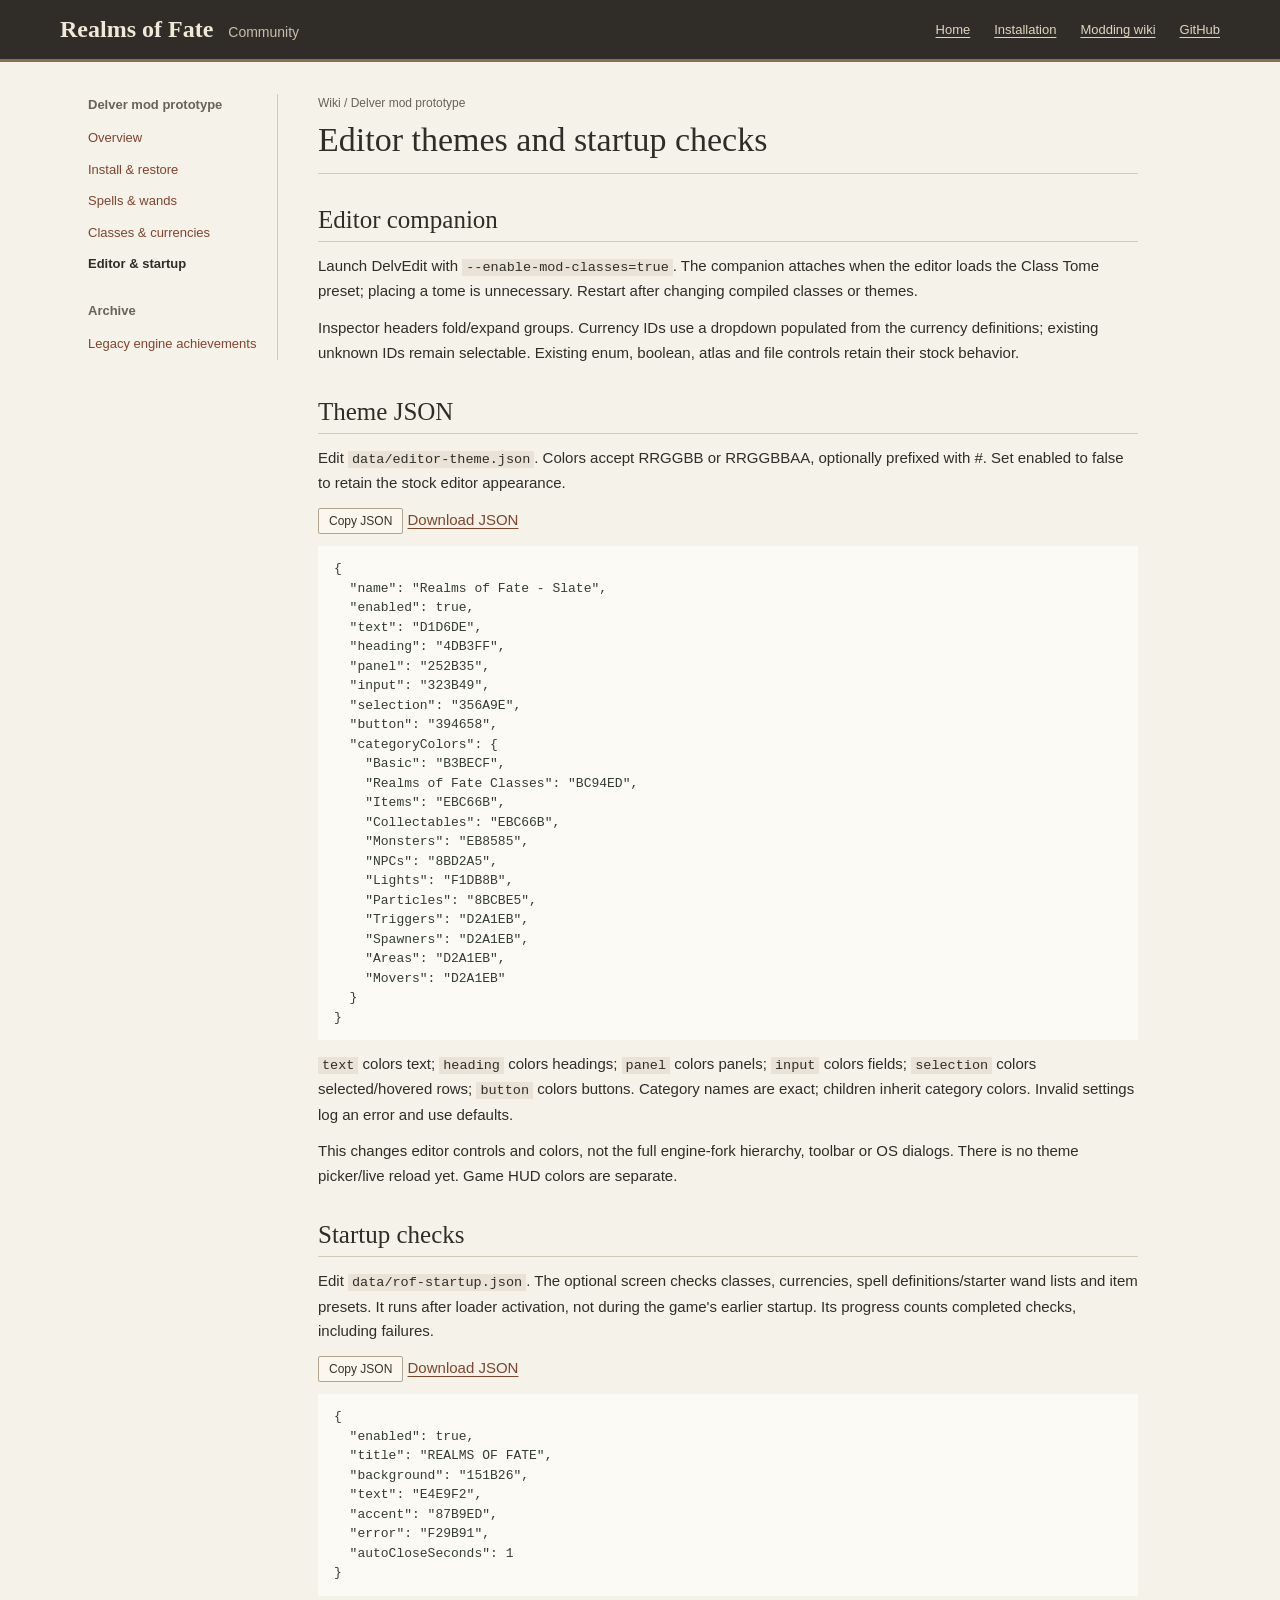
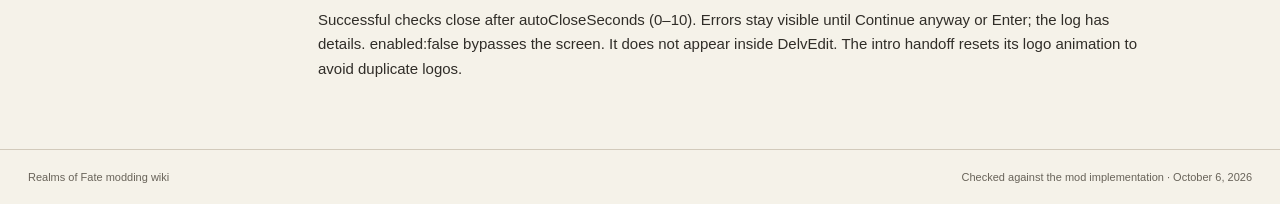
==== wiki/editor.html @ 8c8dd292 "Document the Delver mod prototype and archive engine-only guides" ====
<!doctype html><html lang="en"><head><meta charset="utf-8"><meta name="viewport" content="width=device-width, initial-scale=1"><meta name="description" content="Realms of Fate Delver mod prototype: Editor themes and startup checks"><title>Editor themes and startup checks · Realms of Fate</title><link rel="stylesheet" href="../assets/wiki.css"><script src="../assets/wiki.js" defer></script></head><body>
<a class="skip" href="#main">Skip to content</a><header class="site-header"><a class="brand" href="../index.html">Realms of Fate <span>Community</span></a><nav aria-label="Site"><a href="../index.html">Home</a><a href="installation.html">Installation</a><a href="index.html">Modding wiki</a><a href="https://github.com/Delvers-of-Fate/Realms-of-Fate-Community">GitHub</a></nav></header>
<div class="layout"><nav class="sidebar" aria-label="Wiki navigation"><p class="nav-heading">Delver mod prototype</p><a href="index.html">Overview</a><a href="installation.html">Install & restore</a><a href="spells.html">Spells & wands</a><a href="systems.html">Classes & currencies</a><a href="editor.html" class="current" aria-current="page">Editor & startup</a><p class="nav-heading">Archive</p><a href="achievements.html">Legacy engine achievements</a></nav><main id="main" class="article"><p class="breadcrumb">Wiki / Delver mod prototype</p><h1>Editor themes and startup checks</h1>
<h2>Editor companion</h2><p>Launch DelvEdit with <code>--enable-mod-classes=true</code>. The companion attaches when the editor loads the Class Tome preset; placing a tome is unnecessary. Restart after changing compiled classes or themes.</p><p>Inspector headers fold/expand groups. Currency IDs use a dropdown populated from the currency definitions; existing unknown IDs remain selectable. Existing enum, boolean, atlas and file controls retain their stock behavior.</p>
<h2>Theme JSON</h2><p>Edit <code>data/editor-theme.json</code>. Colors accept RRGGBB or RRGGBBAA, optionally prefixed with #. Set enabled to false to retain the stock editor appearance.</p><p><button type="button" data-copy="code-editor-theme">Copy JSON</button> <a href="../examples/mod/editor-theme.json" download>Download JSON</a></p><pre><code class="language-json" id="code-editor-theme" data-download="../examples/mod/editor-theme.json">{
  &quot;name&quot;: &quot;Realms of Fate - Slate&quot;,
  &quot;enabled&quot;: true,
  &quot;text&quot;: &quot;D1D6DE&quot;,
  &quot;heading&quot;: &quot;4DB3FF&quot;,
  &quot;panel&quot;: &quot;252B35&quot;,
  &quot;input&quot;: &quot;323B49&quot;,
  &quot;selection&quot;: &quot;356A9E&quot;,
  &quot;button&quot;: &quot;394658&quot;,
  &quot;categoryColors&quot;: {
    &quot;Basic&quot;: &quot;B3BECF&quot;,
    &quot;Realms of Fate Classes&quot;: &quot;BC94ED&quot;,
    &quot;Items&quot;: &quot;EBC66B&quot;,
    &quot;Collectables&quot;: &quot;EBC66B&quot;,
    &quot;Monsters&quot;: &quot;EB8585&quot;,
    &quot;NPCs&quot;: &quot;8BD2A5&quot;,
    &quot;Lights&quot;: &quot;F1DB8B&quot;,
    &quot;Particles&quot;: &quot;8BCBE5&quot;,
    &quot;Triggers&quot;: &quot;D2A1EB&quot;,
    &quot;Spawners&quot;: &quot;D2A1EB&quot;,
    &quot;Areas&quot;: &quot;D2A1EB&quot;,
    &quot;Movers&quot;: &quot;D2A1EB&quot;
  }
}
</code></pre>
<p><code>text</code> colors text; <code>heading</code> colors headings; <code>panel</code> colors panels; <code>input</code> colors fields; <code>selection</code> colors selected/hovered rows; <code>button</code> colors buttons. Category names are exact; children inherit category colors. Invalid settings log an error and use defaults.</p><p>This changes editor controls and colors, not the full engine-fork hierarchy, toolbar or OS dialogs. There is no theme picker/live reload yet. Game HUD colors are separate.</p>
<h2>Startup checks</h2><p>Edit <code>data/rof-startup.json</code>. The optional screen checks classes, currencies, spell definitions/starter wand lists and item presets. It runs after loader activation, not during the game's earlier startup. Its progress counts completed checks, including failures.</p><p><button type="button" data-copy="code-rof-startup">Copy JSON</button> <a href="../examples/mod/rof-startup.json" download>Download JSON</a></p><pre><code class="language-json" id="code-rof-startup" data-download="../examples/mod/rof-startup.json">{
  &quot;enabled&quot;: true,
  &quot;title&quot;: &quot;REALMS OF FATE&quot;,
  &quot;background&quot;: &quot;151B26&quot;,
  &quot;text&quot;: &quot;E4E9F2&quot;,
  &quot;accent&quot;: &quot;87B9ED&quot;,
  &quot;error&quot;: &quot;F29B91&quot;,
  &quot;autoCloseSeconds&quot;: 1
}
</code></pre>
<p>Successful checks close after autoCloseSeconds (0–10). Errors stay visible until Continue anyway or Enter; the log has details. enabled:false bypasses the screen. It does not appear inside DelvEdit. The intro handoff resets its logo animation to avoid duplicate logos.</p><p id="copy-status" role="status" aria-live="polite"></p></main></div><footer><span>Realms of Fate modding wiki</span><span>Checked against the mod implementation · October 6, 2026</span></footer></body></html>
---- assets/wiki.css ----
/* Shared styles for the static modding reference. */
:root {
  color-scheme: light;
  --paper: #f5f2e9;
  --ink: #302d28;
  --muted: #686359;
  --rule: #d2cabb;
  --link: #80442e;
}
* { box-sizing: border-box; }
html { scroll-padding-top: 24px; }
body {
  margin: 0;
  background: var(--paper);
  color: var(--ink);
  font: 15px/1.65 Arial, Helvetica, sans-serif;
}
a { color: var(--link); text-underline-offset: 3px; }
a:hover { color: #462519; }
a:focus-visible, button:focus-visible { outline: 2px solid #925025; outline-offset: 4px; }
.site-header {
  background: #302d28;
  border-bottom: 3px solid #88724e;
  color: #f0e8d8;
  padding: 16px max(28px, calc((100vw - 1160px) / 2));
  display: flex;
  align-items: center;
  justify-content: space-between;
  gap: 20px;
}
.brand { font: bold 24px Georgia, serif; color: #f0e8d8; text-decoration: none; white-space: nowrap; }
.brand span { margin-left: 9px; font: normal 14px Arial, sans-serif; color: #c9beab; }
.site-header nav { display: flex; gap: 24px; font-size: 13px; }
.site-header a:hover { color: white; }
.site-header nav a { color: #e0d4be; }
.layout {
  max-width: 1160px;
  margin: 0 auto;
  padding: 32px 28px 55px;
  display: grid;
  grid-template-columns: 190px minmax(0, 1fr);
  gap: 40px;
  min-height: calc(100vh - 155px);
}
.sidebar { align-self: start; position: sticky; top: 24px; font-size: 13px; padding-right: 20px; border-right: 1px solid var(--rule); }
.sidebar a { display: block; padding: 5px 0; text-decoration: none; }
.sidebar a:hover { text-decoration: underline; }
.sidebar .current { color: var(--ink); font-weight: bold; }
.nav-heading { font-weight: bold; color: var(--muted); margin: 20px 0 7px; }
.nav-heading:first-child { margin-top: 0; }
.article { min-width: 0; max-width: 820px; }
.breadcrumb { color: var(--muted); font-size: 12px; margin: 0 0 6px; }
h1, h2, h3 { line-height: 1.25; }
h1 { font: normal 34px/1.2 Georgia, serif; margin: 0 0 20px; padding-bottom: 12px; border-bottom: 1px solid var(--rule); }
h2 { font: normal 25px/1.3 Georgia, serif; margin: 30px 0 12px; border-bottom: 1px solid var(--rule); padding-bottom: 5px; }
h3 { font-size: 16px; margin: 22px 0 10px; }
p { margin: 12px 0; }
.page-note { font-size: 13px; color: var(--muted); }
.topic-list { margin: 12px 0 20px; }
.topic-list > div { display: grid; grid-template-columns: 185px minmax(0,1fr); padding: 11px 0; border-bottom: 1px solid #e1dacc; gap: 20px; }
.topic-list dt { font-weight: bold; }
.topic-list dd { margin: 0; color: #5b554c; font-size: 14px; }
.note { margin: 18px 0; padding: 10px 14px; border-left: 3px solid #a48b5d; background: #ece5d6; font-size: 14px; }
code { font-family: Consolas, "Liberation Mono", monospace; font-size: .9em; overflow-wrap: anywhere; }
p code, li code, td code { background: #e9e3d7; padding: 1px 4px; }
.code-panel { margin: 18px 0; border: 1px solid #c6beae; }
.code-toolbar { background: #e8e2d6; display: flex; justify-content: space-between; align-items: center; gap: 12px; padding: 7px 12px; font-size: 12px; color: #5b5448; border-bottom: 1px solid #c6beae; }
.code-toolbar > div { display: flex; align-items: center; gap: 15px; flex-shrink: 0; }
button { font: 12px Arial, sans-serif; color: #393228; background: #faf7ef; border: 1px solid #b3a58d; border-radius: 2px; padding: 5px 10px; cursor: pointer; }
button:hover { background: white; border-color: #7e6b4d; }
pre { background: #fcfaf5; color: #343c30; margin: 0; padding: 13px 16px; overflow: auto; font: 13px/1.5 Consolas, "Liberation Mono", monospace; tab-size: 2; }
pre code { font: inherit; overflow-wrap: normal; }
.tree { border: 1px solid var(--rule); background: #efebe1; }
.table-wrap { overflow: auto; margin: 12px 0 20px; }
table { width: 100%; border-collapse: collapse; text-align: left; font-size: 13px; }
th, td { padding: 8px 11px; border: 1px solid var(--rule); vertical-align: top; }
th { background: #e8e2d6; font-weight: bold; }
td:first-child { min-width: 140px; }
tbody tr:nth-child(even) { background: #f0ece2; }
ol, ul { padding-left: 23px; }
li { margin: 7px 0; }
footer { border-top: 1px solid var(--rule); padding: 18px 28px; color: var(--muted); display: flex; justify-content: space-between; gap: 16px; font-size: 11px; }
.skip { position: absolute; top: -100px; left: 12px; background: var(--paper); padding: 10px; z-index: 10; }
.skip:focus { top: 10px; }
#copy-status { position: fixed; right: 16px; bottom: 16px; max-width: calc(100vw - 32px); background: #302d28; color: #f5f2e9; border: 1px solid #88724e; padding: 10px 16px; font-size: 13px; margin: 0; }
#copy-status:empty { display: none; }
@media (max-width: 800px) {
  .layout { grid-template-columns: 155px minmax(0,1fr); gap: 24px; padding: 25px 20px 40px; }
  .topic-list > div { grid-template-columns: 1fr; gap: 3px; }
  .sidebar { padding-right: 12px; }
}
@media (max-width: 580px) {
  .site-header { padding: 13px 18px; flex-wrap: wrap; gap: 9px; }
  .brand { font-size: 22px; }
  .site-header nav { gap: 16px; }
  .layout { display: block; padding: 20px 18px 35px; }
  .sidebar { position: static; border: 0; border-bottom: 1px solid var(--rule); padding: 0 0 14px; margin-bottom: 22px; }
  .sidebar a { display: inline-block; padding: 3px 12px 3px 0; }
  .nav-heading { margin: 10px 0 3px; }
  h1 { font-size: 30px; }
  h2 { font-size: 23px; }
  .code-toolbar { flex-wrap: wrap; }
  pre { font-size: 12px; padding: 12px; }
  footer { display: block; padding: 15px 18px; }
  footer span { display: block; }
}
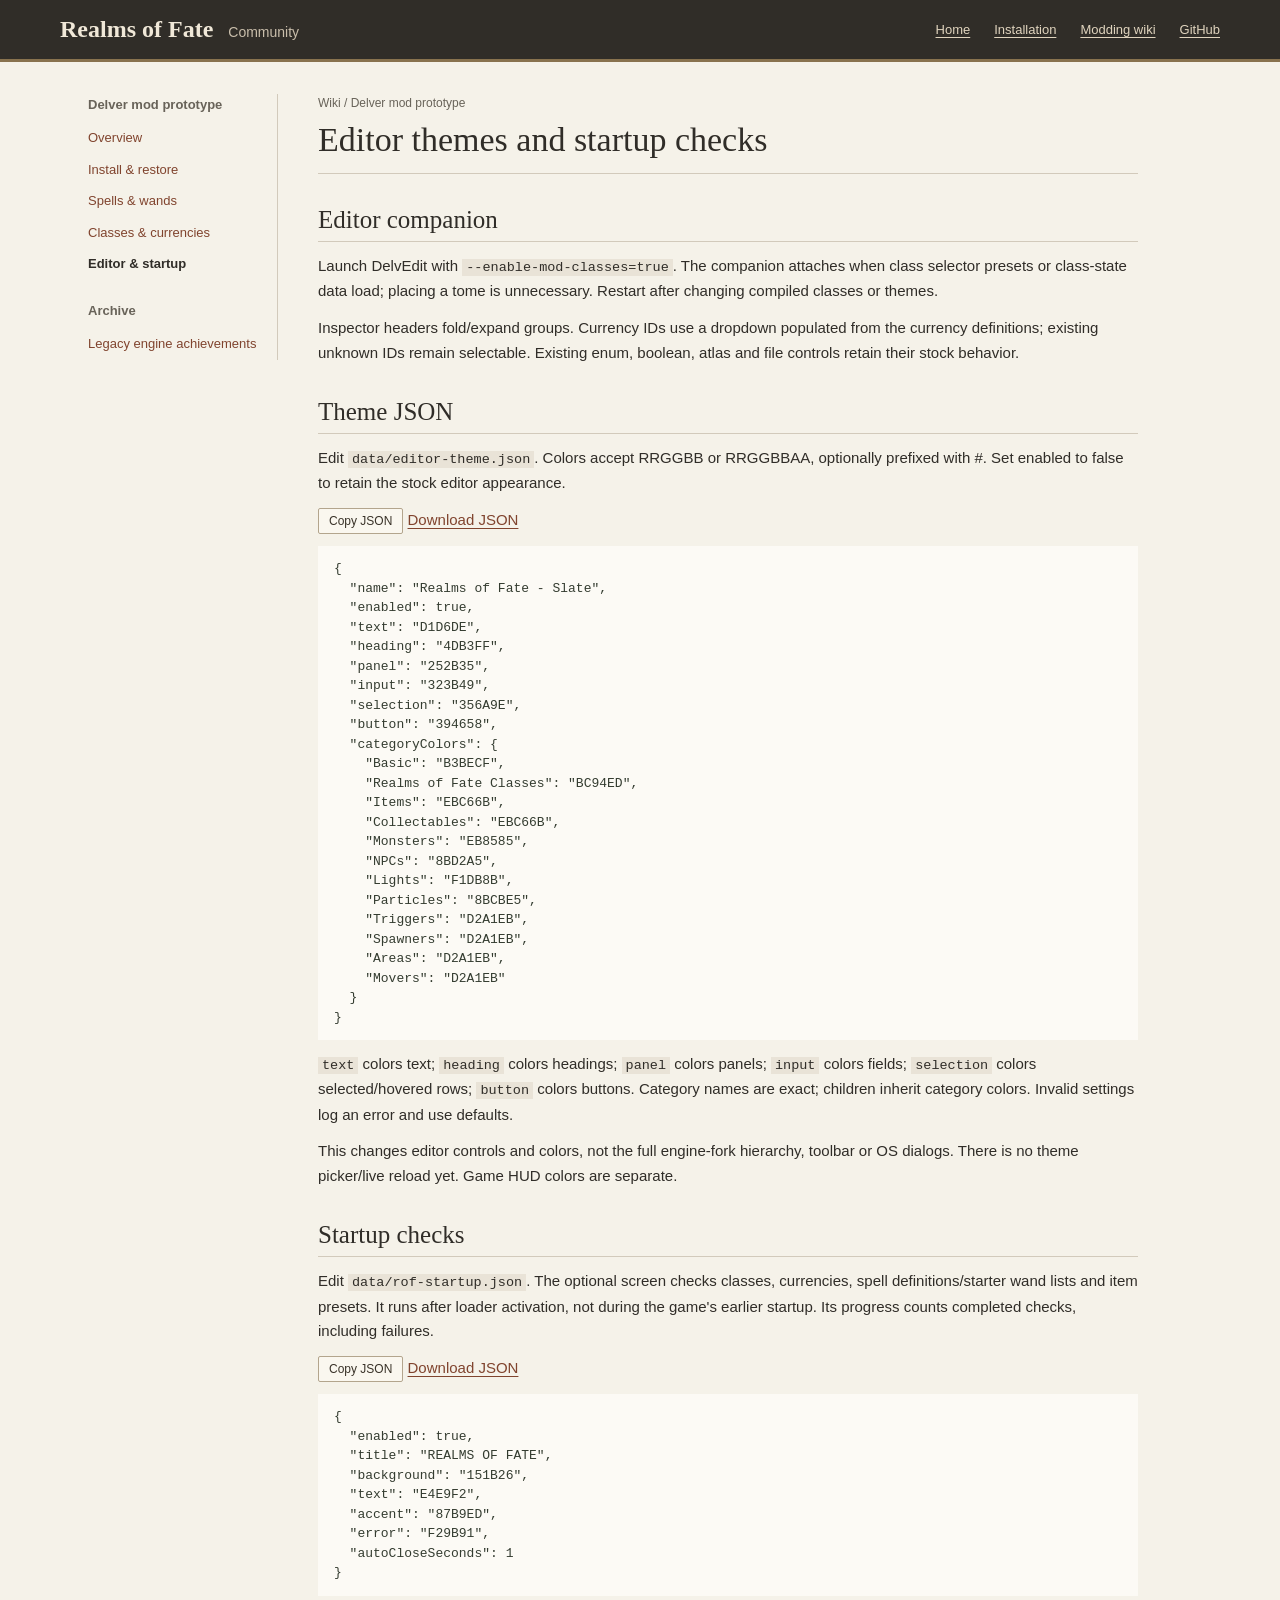
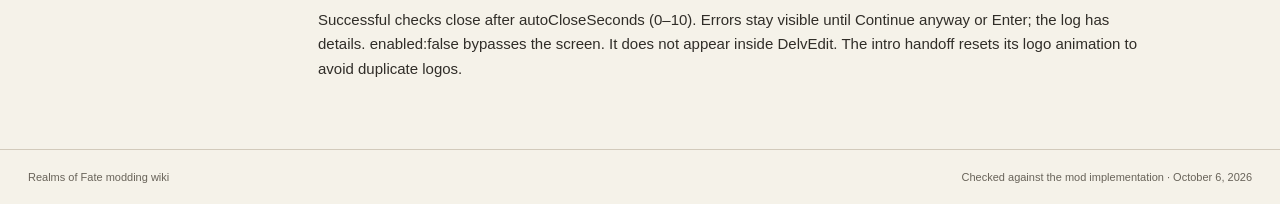
==== commit ef498f33: "Document trigger-based class previews and selection" ====
--- a/wiki/editor.html
+++ b/wiki/editor.html
@@ -1,7 +1,7 @@
 <!doctype html><html lang="en"><head><meta charset="utf-8"><meta name="viewport" content="width=device-width, initial-scale=1"><meta name="description" content="Realms of Fate Delver mod prototype: Editor themes and startup checks"><title>Editor themes and startup checks · Realms of Fate</title><link rel="stylesheet" href="../assets/wiki.css"><script src="../assets/wiki.js" defer></script></head><body>
 <a class="skip" href="#main">Skip to content</a><header class="site-header"><a class="brand" href="../index.html">Realms of Fate <span>Community</span></a><nav aria-label="Site"><a href="../index.html">Home</a><a href="installation.html">Installation</a><a href="index.html">Modding wiki</a><a href="https://github.com/Delvers-of-Fate/Realms-of-Fate-Community">GitHub</a></nav></header>
 <div class="layout"><nav class="sidebar" aria-label="Wiki navigation"><p class="nav-heading">Delver mod prototype</p><a href="index.html">Overview</a><a href="installation.html">Install & restore</a><a href="spells.html">Spells & wands</a><a href="systems.html">Classes & currencies</a><a href="editor.html" class="current" aria-current="page">Editor & startup</a><p class="nav-heading">Archive</p><a href="achievements.html">Legacy engine achievements</a></nav><main id="main" class="article"><p class="breadcrumb">Wiki / Delver mod prototype</p><h1>Editor themes and startup checks</h1>
-<h2>Editor companion</h2><p>Launch DelvEdit with <code>--enable-mod-classes=true</code>. The companion attaches when the editor loads the Class Tome preset; placing a tome is unnecessary. Restart after changing compiled classes or themes.</p><p>Inspector headers fold/expand groups. Currency IDs use a dropdown populated from the currency definitions; existing unknown IDs remain selectable. Existing enum, boolean, atlas and file controls retain their stock behavior.</p>
+<h2>Editor companion</h2><p>Launch DelvEdit with <code>--enable-mod-classes=true</code>. The companion attaches when class selector presets or class-state data load; placing a tome is unnecessary. Restart after changing compiled classes or themes.</p><p>Inspector headers fold/expand groups. Currency IDs use a dropdown populated from the currency definitions; existing unknown IDs remain selectable. Existing enum, boolean, atlas and file controls retain their stock behavior.</p>
 <h2>Theme JSON</h2><p>Edit <code>data/editor-theme.json</code>. Colors accept RRGGBB or RRGGBBAA, optionally prefixed with #. Set enabled to false to retain the stock editor appearance.</p><p><button type="button" data-copy="code-editor-theme">Copy JSON</button> <a href="../examples/mod/editor-theme.json" download>Download JSON</a></p><pre><code class="language-json" id="code-editor-theme" data-download="../examples/mod/editor-theme.json">{
   &quot;name&quot;: &quot;Realms of Fate - Slate&quot;,
   &quot;enabled&quot;: true,
